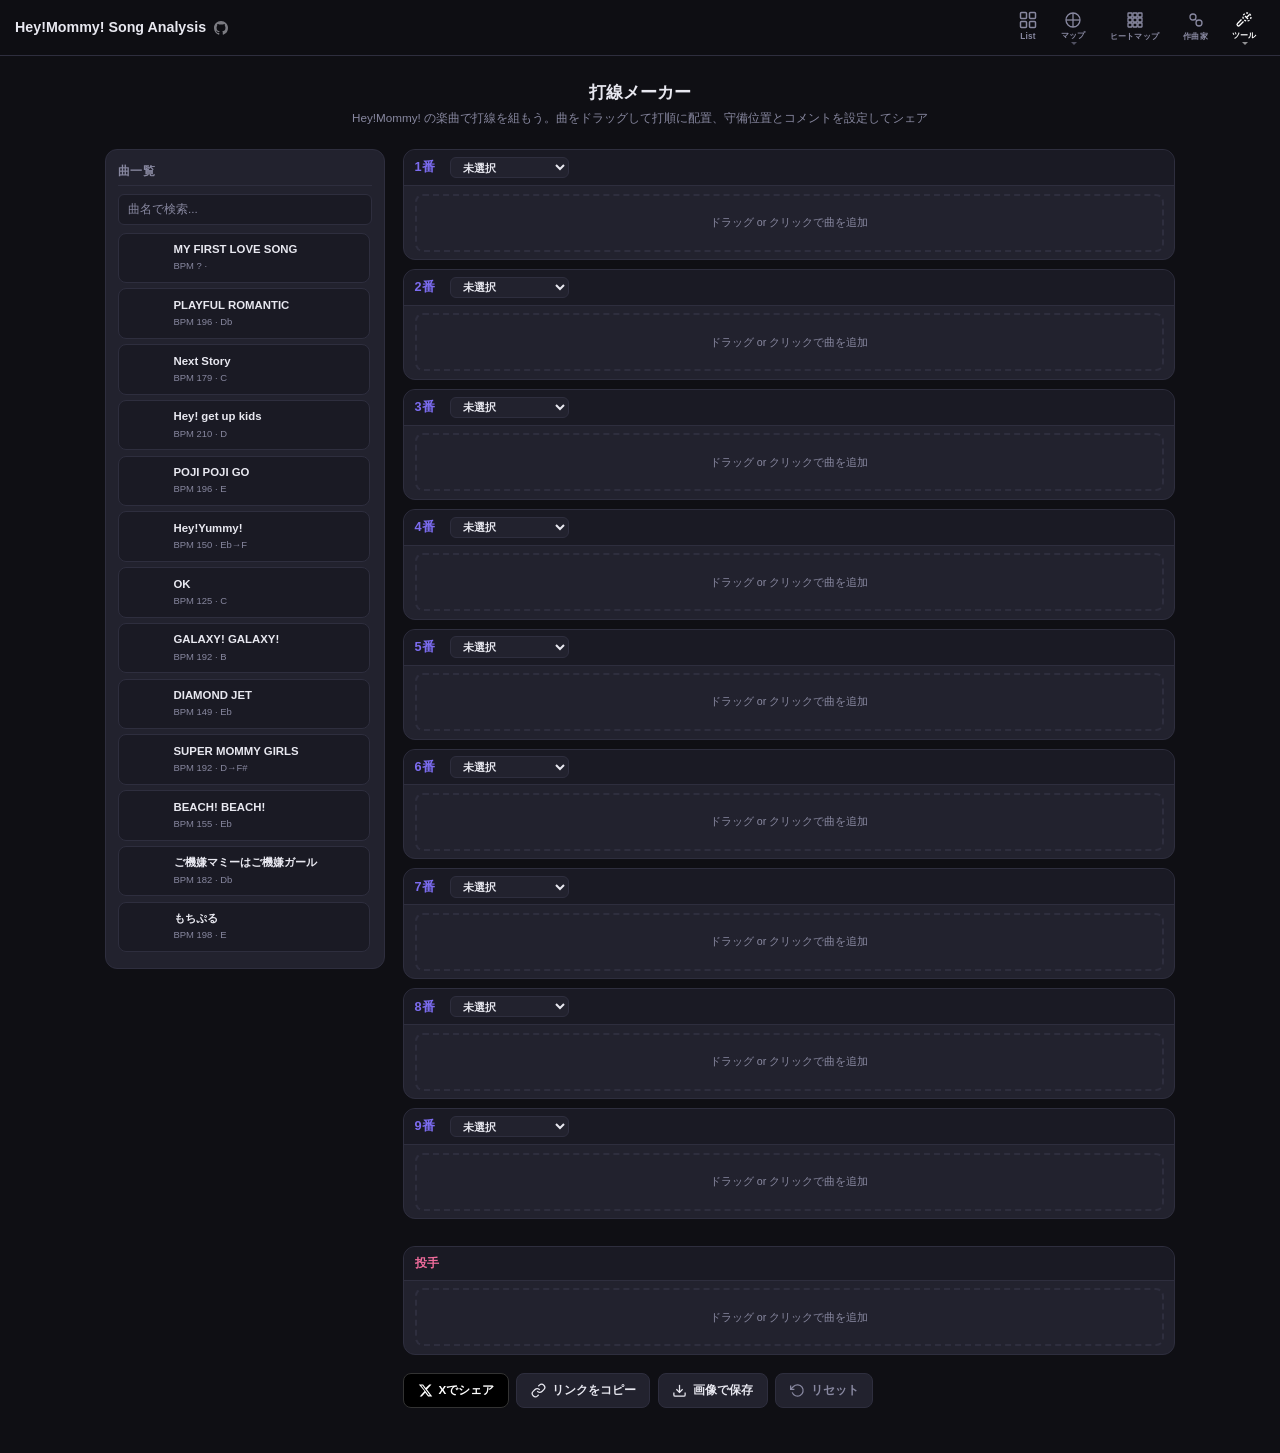
==== batting.html @ 4a6b30f8 "打線メーカー改良" ====
<!DOCTYPE html>
<html lang="ja">
<head>
  <meta charset="UTF-8">
  <meta name="viewport" content="width=device-width, initial-scale=1.0">
  <title>打線メーカー — Hey!Mommy! Song Analysis</title>
  <!-- OGP -->
  <meta property="og:title" content="打線メーカー — Hey!Mommy! Song Analysis">
  <meta property="og:description" content="Hey!Mommy! の楽曲で打線を組もう。1〜9番打順に曲を配置して守備位置・コメントを設定、SNSでシェア">
  <meta property="og:image" content="https://harapeko-wanchi.github.io/hm-song-analysis/img/og-batting.png">
  <meta property="og:url" content="https://harapeko-wanchi.github.io/hm-song-analysis/batting.html">
  <meta property="og:type" content="website">
  <meta name="twitter:card" content="summary_large_image">
  <link rel="stylesheet" href="styles/common.css">
  <link rel="stylesheet" href="styles/batting.css">
</head>
<body>

<nav class="nav">
  <a href="index.html" class="nav-title">Hey!Mommy! Song Analysis</a>
  <a href="https://github.com/harapeko-wanchi/hm-song-analysis" class="nav-github" target="_blank" rel="noopener" title="GitHub" aria-label="GitHub リポジトリ">
    <svg width="14" height="14" viewBox="0 0 16 16" fill="currentColor"><path d="M8 0C3.58 0 0 3.58 0 8c0 3.54 2.29 6.53 5.47 7.59.4.07.55-.17.55-.38 0-.19-.01-.82-.01-1.49-2.01.37-2.53-.49-2.69-.94-.09-.23-.48-.94-.82-1.13-.28-.15-.68-.52-.01-.53.63-.01 1.08.58 1.23.82.72 1.21 1.87.87 2.33.66.07-.52.28-.87.51-1.07-1.78-.2-3.64-.89-3.64-3.95 0-.87.31-1.59.82-2.15-.08-.2-.36-1.02.08-2.12 0 0 .67-.21 2.2.82.64-.18 1.32-.27 2-.27s1.36.09 2 .27c1.53-1.04 2.2-.82 2.2-.82.44 1.1.16 1.92.08 2.12.51.56.82 1.27.82 2.15 0 3.07-1.87 3.75-3.65 3.95.29.25.54.73.54 1.48 0 1.07-.01 1.93-.01 2.2 0 .21.15.46.55.38A8.01 8.01 0 0016 8c0-4.42-3.58-8-8-8z"/></svg>
  </a>
  <a href="index.html" class="nav-btn" title="Song List" aria-label="Song List">
    <svg width="18" height="18" viewBox="0 0 18 18" fill="none" stroke="currentColor" stroke-width="1.5"><rect x="1.5" y="1.5" width="6" height="6" rx="1"/><rect x="10.5" y="1.5" width="6" height="6" rx="1"/><rect x="1.5" y="10.5" width="6" height="6" rx="1"/><rect x="10.5" y="10.5" width="6" height="6" rx="1"/></svg>
    <span>List</span>
  </a>
  <div class="nav-dropdown">
    <button class="nav-btn" title="ポジショニングマップ" aria-label="ポジショニングマップ">
      <svg width="18" height="18" viewBox="0 0 18 18" fill="none" stroke="currentColor" stroke-width="1.3"><circle cx="9" cy="9" r="7"/><line x1="9" y1="2" x2="9" y2="16"/><line x1="2" y1="9" x2="16" y2="9"/></svg>
      <span>マップ</span>
    </button>
    <div class="nav-dropdown-menu">
      <a href="map-a.html">バイブス</a>
      <a href="map-b.html">エンジン</a>
      <a href="map-c.html">エモーション</a>
    </div>
  </div>
  <a href="heatmap.html" class="nav-btn" title="ヒートマップ" aria-label="スコアヒートマップ">
    <svg width="18" height="18" viewBox="0 0 18 18" fill="none" stroke="currentColor" stroke-width="1.3"><rect x="2" y="2" width="4" height="4" rx=".5"/><rect x="7" y="2" width="4" height="4" rx=".5"/><rect x="12" y="2" width="4" height="4" rx=".5"/><rect x="2" y="7" width="4" height="4" rx=".5"/><rect x="7" y="7" width="4" height="4" rx=".5"/><rect x="12" y="7" width="4" height="4" rx=".5"/><rect x="2" y="12" width="4" height="4" rx=".5"/><rect x="7" y="12" width="4" height="4" rx=".5"/><rect x="12" y="12" width="4" height="4" rx=".5"/></svg>
    <span>ヒートマップ</span>
  </a>
  <a href="composer.html" class="nav-btn" title="作曲家DNA" aria-label="作曲家DNA">
    <svg width="18" height="18" viewBox="0 0 18 18" fill="none" stroke="currentColor" stroke-width="1.3"><circle cx="6" cy="6" r="3"/><circle cx="12" cy="12" r="3"/><line x1="8.1" y1="8.1" x2="9.9" y2="9.9"/></svg>
    <span>作曲家</span>
  </a>
  <div class="nav-dropdown">
    <button class="nav-btn active" title="ツール" aria-label="ツール">
      <svg width="18" height="18" viewBox="0 0 18 18" fill="none" stroke="currentColor" stroke-width="1.3"><path d="M14.5 3.5l-3 3M10 5l3 3M6.5 8.5l-4 4a1.4 1.4 0 002 2l4-4"/><circle cx="12" cy="6" r="4" stroke-dasharray="2,1.5"/></svg>
      <span>ツール</span>
    </button>
    <div class="nav-dropdown-menu">
      <a href="compare.html">比較</a>
      <a href="recommend.html">レコメンド</a>
      <a href="setlist.html">セトリ</a>
      <a href="batting.html" class="active">打線</a>
    </div>
  </div>
</nav>

<div class="bt-page">
  <div class="bt-title">打線メーカー</div>
  <div class="bt-subtitle">Hey!Mommy! の楽曲で打線を組もう。曲をドラッグして打順に配置、守備位置とコメントを設定してシェア</div>

  <div class="bt-layout">
    <!-- 曲プール -->
    <div class="bt-pool">
      <div class="bt-pool-header">曲一覧</div>
      <input type="text" id="btSearch" class="bt-pool-search" placeholder="曲名で検索...">
<div class="bt-pool-list" id="btPoolList"></div>
    </div>

    <!-- 打順 -->
    <div class="bt-lineup-wrap">
      <div class="bt-lineup" id="btLineup">
        <!-- 9スロットはJSで生成 -->
      </div>

      <!-- 投手陣 -->
      <div class="bt-pitcher-section">
<div class="bt-pitcher-slots" id="btPitcherSlots">
          <!-- 3スロットはJSで生成 -->
        </div>
      </div>

      <!-- アクションボタン -->
      <div class="bt-actions">
        <button id="btShareTwitter" class="bt-action-btn bt-action-twitter">
          <svg width="15" height="15" viewBox="0 0 24 24" fill="currentColor"><path d="M18.244 2.25h3.308l-7.227 8.26 8.502 11.24H16.17l-4.714-6.231-5.401 6.231H2.744l7.733-8.835L1.254 2.25H8.08l4.259 5.63 5.905-5.63Zm-1.161 17.52h1.833L7.084 4.126H5.117z"/></svg>
          Xでシェア
        </button>
        <button id="btCopyLink" class="bt-action-btn bt-action-link">
          <svg width="15" height="15" viewBox="0 0 24 24" fill="none" stroke="currentColor" stroke-width="2"><path d="M10 13a5 5 0 007.54.54l3-3a5 5 0 00-7.07-7.07l-1.72 1.71"/><path d="M14 11a5 5 0 00-7.54-.54l-3 3a5 5 0 007.07 7.07l1.71-1.71"/></svg>
          リンクをコピー
        </button>
        <button id="btDownloadImg" class="bt-action-btn bt-action-img">
          <svg width="15" height="15" viewBox="0 0 24 24" fill="none" stroke="currentColor" stroke-width="2"><path d="M21 15v4a2 2 0 01-2 2H5a2 2 0 01-2-2v-4"/><polyline points="7 10 12 15 17 10"/><line x1="12" y1="15" x2="12" y2="3"/></svg>
          画像で保存
        </button>
        <button id="btReset" class="bt-action-btn bt-action-reset">
          <svg width="15" height="15" viewBox="0 0 24 24" fill="none" stroke="currentColor" stroke-width="2"><polyline points="1 4 1 10 7 10"/><path d="M3.51 15a9 9 0 102.13-9.36L1 10"/></svg>
          リセット
        </button>
      </div>
    </div>
  </div>
</div>

<!-- Song Picker Modal -->
<div class="bt-modal-overlay" id="btModal" hidden>
  <div class="bt-modal" role="dialog" aria-modal="true" aria-labelledby="btModalTitle">
    <div class="bt-modal-header">
      <span class="bt-modal-title" id="btModalTitle">曲を選択</span>
      <button class="bt-modal-close" id="btModalClose" aria-label="閉じる">✕</button>
    </div>
    <input type="text" class="bt-modal-search" id="btModalSearch" placeholder="曲名で検索...">
    <div class="bt-modal-list" id="btModalList"></div>
  </div>
</div>

<div class="bt-toast" id="btToast"></div>

<script src="scripts/lz-string.min.js"></script>
<script src="scripts/batting.js"></script>
</body>
</html>
---- styles/common.css ----
/* ===== Reset & Base ===== */
*, *::before, *::after { box-sizing: border-box; margin: 0; padding: 0; }

:root {
  --bg:       #0f0f14;
  --surface:  #1a1a24;
  --card:     #22222e;
  --border:   #2e2e3e;
  --text:     #e8e8f0;
  --muted:    #8888a0;
  --accent:   #7c6cf0;
  --accent2:  #f06c9c;
  --cute:     #f06c9c;
  --cool:     #6cacf0;
  --emo:      #b06cf0;
  --childlike:#f0d860;
  --band:     #d08040;
  --party:    #fcb040;
  --radius:   12px;
}

html { font-size: 15px; }
body {
  font-family: 'Segoe UI', 'Noto Sans JP', sans-serif;
  background: var(--bg);
  color: var(--text);
  line-height: 1.6;
  min-height: 100vh;
}

a { color: var(--accent); text-decoration: none; }
a:hover { text-decoration: underline; }

/* ===== Nav ===== */
.nav {
  position: sticky; top: 0; z-index: 100;
  display: flex; align-items: center; gap: .5rem;
  padding: .4rem 1rem;
  background: rgba(15,15,20,.92);
  backdrop-filter: blur(12px);
  border-bottom: 1px solid var(--border);
}
.nav-title {
  font-weight: 700; font-size: .95rem;
  color: var(--text);
  text-decoration: none;
}
.nav-title:hover { opacity: .8; text-decoration: none; }
.nav-github { margin-right: auto; opacity: .5; color: var(--text); display: flex; align-items: center; }
.nav-github:hover { opacity: 1; }
.nav-github svg { width: 14px; height: 14px; }
.nav-btn {
  display: flex; flex-direction: column; align-items: center;
  gap: 1px; padding: .3rem .55rem;
  border-radius: 8px;
  font-size: .55rem; font-weight: 600;
  letter-spacing: .03em;
  color: var(--muted);
  text-decoration: none;
  transition: background .2s, color .2s;
}
.nav-btn svg { width: 18px; height: 18px; }
.nav-btn:hover { background: var(--card); color: var(--text); text-decoration: none; }
.nav-btn.active { background: var(--accent); color: #fff; text-decoration: none; }

/* ===== Nav Dropdown ===== */
.nav-dropdown {
  position: relative;
}
.nav-dropdown > .nav-btn {
  cursor: pointer; border: none; background: none;
  font-family: inherit;
}
.nav-dropdown > .nav-btn::after {
  content: ''; display: inline-block;
  width: 0; height: 0;
  border-left: 3px solid transparent;
  border-right: 3px solid transparent;
  border-top: 3.5px solid currentColor;
  margin-left: 2px; vertical-align: middle;
  opacity: .55;
}
.nav-dropdown-menu {
  display: none; position: absolute;
  top: calc(100% + 4px); left: 50%; transform: translateX(-50%);
  background: var(--card); border: 1px solid var(--border);
  border-radius: 8px; padding: .3rem 0;
  min-width: 130px; z-index: 200;
  box-shadow: 0 8px 24px rgba(0,0,0,.45);
}
.nav-dropdown:hover .nav-dropdown-menu,
.nav-dropdown:focus-within .nav-dropdown-menu {
  display: block;
}
.nav-dropdown-menu a {
  display: block; padding: .4rem .8rem;
  font-size: .75rem; font-weight: 600;
  color: var(--muted); text-decoration: none;
  white-space: nowrap; transition: background .15s, color .15s;
}
.nav-dropdown-menu a:hover {
  background: var(--surface); color: var(--text); text-decoration: none;
}
.nav-dropdown-menu a.active {
  color: var(--accent); background: var(--surface);
}

/* ===== Cards Page ===== */
.cards-grid {
  display: grid;
  grid-template-columns: repeat(auto-fill, minmax(340px, 1fr));
  gap: 1.5rem;
  padding: 2rem 1.5rem;
  max-width: 1400px;
  margin: 0 auto;
}

.song-card {
  background: var(--card);
  border: 1px solid var(--border);
  border-radius: var(--radius);
  overflow: hidden;
  display: flex;
  flex-direction: column;
  transition: transform .2s, box-shadow .2s;
}
.song-card:hover {
  transform: translateY(-4px);
  box-shadow: 0 8px 24px rgba(0,0,0,.4);
}

.card-thumb {
  position: relative;
  width: 100%;
  aspect-ratio: 16/9;
  overflow: hidden;
  background: #111;
  flex-shrink: 0;
}
.card-thumb img {
  width: 100%; height: 100%;
  object-fit: cover;
  display: block;
  max-height: 100%;
}
.card-thumb .play-icon {
  position: absolute; inset: 0;
  display: flex; align-items: center; justify-content: center;
  background: rgba(0,0,0,.35);
  opacity: 0; transition: opacity .2s;
  font-size: 3rem; color: #fff;
}
.song-card:hover .play-icon { opacity: 1; }

.card-thumb-placeholder {
  width: 100%; aspect-ratio: 16/9;
  display: flex; align-items: center; justify-content: center;
  background: linear-gradient(135deg, var(--accent), var(--accent2));
  font-size: 1.4rem; font-weight: 700; color: #fff;
  text-align: center; padding: 1rem;
}

.card-body { padding: 1rem 1.2rem 1.2rem; }

.card-title {
  font-size: 1.25rem; font-weight: 700;
  margin-bottom: .3rem;
}
.card-meta {
  font-size: .8rem; color: var(--muted);
  margin-bottom: .8rem;
}
.card-meta span { margin-right: .8rem; }

/* Note badge */
.card-note {
  font-size: .75rem; color: var(--accent2);
  margin-bottom: .5rem;
}

/* Unscored placeholder */
.unscored {
  text-align: center; padding: 1.2rem 0;
  font-size: .85rem; color: var(--muted);
  border: 1px dashed var(--border);
  border-radius: 8px;
  margin-bottom: .8rem;
}

/* Map coordinate badge */
.card-coord {
  display: inline-flex; align-items: center; gap: .4rem;
  background: var(--surface);
  border: 1px solid var(--border);
  border-radius: 6px;
  padding: .25rem .6rem;
  font-size: .75rem; color: var(--muted);
  margin-bottom: .8rem;
}
.card-coord .dot {
  width: 8px; height: 8px; border-radius: 50%;
  background: var(--accent);
}

/* Score bars */
.score-section { margin-bottom: .8rem; }
.score-row {
  display: flex; align-items: center; gap: .5rem;
  margin-bottom: .3rem; font-size: .78rem;
}
.score-label { width: 72px; text-align: right; color: var(--muted); flex-shrink: 0; }
.score-bar-bg {
  flex: 1; height: 8px;
  background: var(--surface);
  border-radius: 4px; overflow: hidden;
}
.score-bar {
  height: 100%; border-radius: 4px;
  transition: width .4s ease;
}
.score-val { width: 28px; font-size: .75rem; color: var(--muted); }

/* Tags */
.tags { display: flex; flex-wrap: wrap; gap: .35rem; }
.tag {
  font-size: .7rem;
  padding: .15rem .55rem;
  border-radius: 999px;
  background: var(--surface);
  border: 1px solid var(--border);
  color: var(--muted);
  white-space: nowrap;
}

/* Summary */
.card-summary {
  font-size: .75rem;
  line-height: 1.7;
  color: var(--muted);
  margin-bottom: .6rem;
  padding: .4rem 0;
  border-top: 1px solid var(--border);
}

/* Collapsible details sections */
.card-details {
  margin-top: .5rem;
  border: 1px solid var(--border);
  border-radius: 8px;
  overflow: hidden;
}
.card-details-summary {
  display: flex; align-items: center; gap: .3rem;
  padding: .35rem .7rem;
  font-size: .72rem; font-weight: 600;
  color: var(--muted);
  cursor: pointer;
  user-select: none;
  background: var(--surface);
  list-style: none;           /* hide default marker */
}
.card-details-summary::-webkit-details-marker { display: none; }
.card-details-summary::after {
  content: '▸';
  margin-left: auto;
  font-size: .65rem;
  transition: transform .2s;
}
.card-details[open] > .card-details-summary::after {
  transform: rotate(90deg);
}

/* Harmony note */
.harmony-note {
  padding: .5rem .7rem;
  font-size: .72rem;
  line-height: 1.6;
  color: var(--muted);
  border-top: 1px solid var(--border);
}

/* Lyrics hooks */
.hooks-section {
  padding: .4rem .7rem;
  display: flex;
  flex-wrap: wrap;
  align-items: center;
  gap: .3rem;
  font-size: .68rem;
  color: var(--muted);
  border-top: 1px solid var(--border);
}
.hook {
  padding: .1rem .4rem;
  border-radius: 4px;
  background: transparent;
  border: 1px solid color-mix(in srgb, var(--muted) 30%, transparent);
  color: var(--muted);
  white-space: nowrap;
}

/* Label */
.card-label {
  margin-top: .6rem;
  font-size: .78rem;
  font-weight: 600;
  color: var(--accent2);
}

/* ===== Map Page ===== */
.map-viewport {
  position: relative;
  width: min(90vw, 900px);
  height: min(90vw, 900px);
  margin: 1rem auto;
  border-radius: var(--radius);
  overflow: hidden;
  cursor: grab;
  touch-action: none;
}
.map-container {
  position: relative;
  width: 100%;
  height: 100%;
  background: var(--surface);
  border: 1px solid var(--border);
  border-radius: var(--radius);
  overflow: visible;
  transform-origin: center center;
  transition: transform .12s ease-out;
}

/* Zoom / Pan controls */
.map-controls {
  display: flex;
  justify-content: center;
  gap: .4rem;
  margin: .5rem auto 1.5rem;
}
.map-ctrl-btn {
  font-family: inherit;
  font-size: 1.1rem;
  width: 36px; height: 36px;
  border: 1px solid var(--border);
  border-radius: 8px;
  background: var(--surface);
  color: var(--text);
  cursor: pointer;
  display: flex; align-items: center; justify-content: center;
  transition: background .2s, border-color .2s;
}
.map-ctrl-btn:hover {
  background: var(--card);
  border-color: var(--accent);
}

/* Axes */
.map-axis-x, .map-axis-y {
  position: absolute;
  background: var(--border);
}
.map-axis-x {
  left: 0; right: 0;
  top: 50%; height: 1px;
}
.map-axis-y {
  top: 0; bottom: 0;
  left: 50%; width: 1px;
}

/* Axis labels */
.map-label {
  position: absolute;
  font-size: .75rem;
  color: var(--muted);
  white-space: nowrap;
  pointer-events: none;
}
.map-label-left   { left: 8px;  top: 50%; transform: translateY(-50%); color: var(--cute); font-weight: 600; }
.map-label-right  { right: 8px; top: 50%; transform: translateY(-50%); color: var(--cool); font-weight: 600; }
.map-label-top    { top: 8px;   left: 50%; transform: translateX(-50%); color: var(--childlike);  font-weight: 600; }
.map-label-bottom { bottom: 8px;left: 50%; transform: translateX(-50%); color: var(--emo);  font-weight: 600; }

/* Quadrant labels */
.map-quadrant-label {
  position: absolute;
  font-size: .7rem;
  color: var(--muted);
  opacity: .4;
  pointer-events: none;
}

/* Grid lines */
.map-grid-line {
  position: absolute;
  background: var(--border);
  opacity: .3;
}
.map-grid-line.h { left: 0; right: 0; height: 1px; }
.map-grid-line.v { top: 0; bottom: 0; width: 1px; }

/* Song point */
.map-point {
  position: absolute;
  transform: translate(-50%, -50%) scale(var(--inv-zoom, 1));
  cursor: pointer;
  z-index: 10;
  transition: z-index 0s, transform .12s;
}
.map-point:hover {
  z-index: 20;
  transform: translate(-50%, -50%) scale(calc(var(--inv-zoom, 1) * 1.15));
}

.map-point-thumb {
  width: 54px; height: 54px;
  border-radius: 6px;
  overflow: hidden;
  border: 2px solid var(--accent);
  box-shadow: 0 2px 12px rgba(0,0,0,.5);
  position: relative;
}
.map-point-thumb img {
  width: 100%; height: 100%;
  object-fit: cover; display: block;
}
.map-point-play {
  position: absolute;
  inset: 0;
  display: flex;
  align-items: center;
  justify-content: center;
  background: rgba(0,0,0,.45);
  color: #fff;
  font-size: 1.1rem;
  opacity: 0;
  transition: opacity .2s;
  pointer-events: none;
}
.touch .map-point-play { display: none; }
.map-point:hover .map-point-play { opacity: 1; }
.map-point-placeholder {
  width: 54px; height: 54px;
  border-radius: 6px;
  border: 2px solid var(--accent);
  background: linear-gradient(135deg, var(--accent), var(--accent2));
  display: flex; align-items: center; justify-content: center;
  font-size: .55rem; font-weight: 700; color: #fff;
  text-align: center; padding: 2px;
}

.map-point-title {
  position: absolute;
  top: 100%;
  left: 50%;
  transform: translateX(-50%);
  text-align: center;
  font-size: .68rem;
  font-weight: 600;
  margin-top: 3px;
  color: var(--text);
  text-shadow: 0 1px 4px rgba(0,0,0,.8);
  white-space: nowrap;
  pointer-events: none;
}

/* Tooltip (floating, appended to body) */
.map-tooltip {
  display: none;
  position: fixed;
  background: var(--card);
  border: 1px solid var(--border);
  border-top: 3px solid var(--accent);
  border-radius: 8px;
  padding: .6rem .8rem;
  min-width: 180px;
  max-width: 260px;
  font-size: .75rem;
  box-shadow: 0 4px 16px rgba(0,0,0,.5);
  z-index: 9999;
  pointer-events: none;
}
.map-tooltip.visible { display: block; pointer-events: auto; }
.map-tooltip .tt-header { display: flex; align-items: flex-start; justify-content: space-between; gap: .4rem; }
.map-tooltip .tt-title { font-weight: 700; font-size: .85rem; margin-bottom: .3rem; flex: 1; }
.map-tooltip .tt-close {
  display: none;
  width: 24px; height: 24px;
  border: none; background: transparent;
  color: var(--muted); font-size: 1.1rem; line-height: 1;
  cursor: pointer; padding: 0; margin: -2px -4px 0 0;
  border-radius: 4px; flex-shrink: 0;
}
.map-tooltip .tt-close:active { background: rgba(255,255,255,.1); }
.touch .map-tooltip .tt-close { display: flex; align-items: center; justify-content: center; }
.map-tooltip .tt-row { display: flex; justify-content: space-between; gap: .8rem; color: var(--muted); }
.map-tooltip .tt-youtube {
  display: none;
  margin-top: .35rem;
  font-size: .75rem;
  color: var(--accent);
  text-decoration: underline;
}
.touch .map-tooltip .tt-youtube { display: inline-block; }

/* ===== Map Tabs ===== */
/* (map-tabs removed — A/B switching is now in nav) */

.map-title {
  text-align: center;
  margin: .4rem 0 0;
  font-size: 1rem;
  font-weight: 700;
  letter-spacing: .06em;
  line-height: 1.2;
  color: var(--fg);
}

.map-subtitle {
  text-align: center;
  margin: .15rem 0 .2rem;
  font-size: .78rem;
  line-height: 1.2;
  color: var(--muted);
}

.map-wrap.hidden {
  display: none;
}

/* ===== Card coordinate badges (dual) ===== */
.card-coords {
  display: flex;
  flex-wrap: wrap;
  gap: .4rem;
  margin-bottom: .8rem;
}

.dot-a { background: var(--accent) !important; }
.dot-b { background: var(--accent2) !important; }

.coord-note {
  font-size: .68rem;
  opacity: .7;
}

/* ===== Score groups ===== */
.score-group {
  margin-bottom: .4rem;
}
.score-group:last-child {
  margin-bottom: 0;
}
.score-group-label {
  font-size: .62rem;
  font-weight: 700;
  color: var(--accent);
  letter-spacing: 1px;
  text-transform: uppercase;
  margin-bottom: .15rem;
  opacity: .5;
}

/* ===== Responsive ===== */
@media (max-width: 600px) {
  .cards-grid { grid-template-columns: 1fr; padding: 1rem; }
  .map-title { margin: .2rem 0 0; font-size: .88rem; }
  .map-subtitle { margin: .1rem 0 .15rem; font-size: .7rem; }
  .map-viewport { width: 95vw; height: 95vw; }
  .map-point-thumb, .map-point-placeholder { width: 42px; height: 42px; }
  .map-point-title { font-size: .58rem; }
  .map-ctrl-btn { width: 44px; height: 44px; font-size: 1.25rem; border-radius: 10px; }
  .map-controls { gap: .5rem; margin: .6rem auto 1rem; }
}

/* Tap feedback for touch devices */
.touch .map-point:active {
  transform: translate(-50%, -50%) scale(calc(var(--inv-zoom, 1) * 0.9));
  transition: transform 0s;
}
---- styles/batting.css ----
/* ===== Batting Order Maker Page ===== */
.bt-page { max-width: 1100px; margin: 0 auto; padding: 1.5rem 1rem 3rem; }

.bt-title { text-align: center; font-size: 1.15rem; font-weight: 700; margin-bottom: .2rem; }
.bt-subtitle { text-align: center; font-size: .78rem; color: var(--muted); margin-bottom: 1.5rem; line-height: 1.5; }

/* ===== Layout ===== */
.bt-layout {
  display: grid;
  grid-template-columns: 280px 1fr;
  gap: 1.2rem;
  align-items: start;
}

/* ===== Song Pool ===== */
.bt-pool {
  background: var(--card);
  border: 1px solid var(--border);
  border-radius: var(--radius);
  padding: .8rem;
  position: sticky;
  top: 56px;
  max-height: calc(100vh - 80px);
  display: flex;
  flex-direction: column;
  gap: .5rem;
  overflow: hidden;
}

.bt-pool-header {
  font-size: .78rem;
  font-weight: 700;
  color: var(--muted);
  letter-spacing: .04em;
  padding-bottom: .3rem;
  border-bottom: 1px solid var(--border);
}

.bt-pool-search {
  all: unset;
  display: block;
  width: 100%;
  box-sizing: border-box;
  padding: .35rem .6rem;
  border-radius: 6px;
  border: 1px solid var(--border);
  background: var(--surface);
  color: var(--text);
  font-size: .78rem;
  transition: border-color .15s;
}
.bt-pool-search:focus { border-color: var(--accent); outline: none; }
.bt-pool-search::placeholder { color: var(--muted); }

.bt-pool-list {
  flex: 1;
  overflow-y: auto;
  display: flex;
  flex-direction: column;
  gap: .35rem;
  padding-right: 2px;
}
.bt-pool-list::-webkit-scrollbar { width: 4px; }
.bt-pool-list::-webkit-scrollbar-track { background: transparent; }
.bt-pool-list::-webkit-scrollbar-thumb { background: var(--border); border-radius: 2px; }

/* ===== Song Chip ===== */
.bt-song-chip {
  display: flex;
  align-items: center;
  gap: .55rem;
  padding: .35rem .55rem;
  border-radius: 8px;
  background: var(--surface);
  border: 1px solid var(--border);
  cursor: grab;
  transition: background .15s, border-color .15s, opacity .15s;
  user-select: none;
  -webkit-user-select: none;
}
.bt-song-chip:hover { background: var(--card); border-color: var(--accent); }
.bt-song-chip:active { cursor: grabbing; }
.bt-song-chip.bt-used { opacity: .3; cursor: default; pointer-events: none; }
.bt-song-chip.bt-selected { border-color: var(--accent); background: color-mix(in srgb, var(--accent) 12%, var(--surface)); }
.bt-song-chip.bt-dragging { opacity: .4; }

.bt-chip-thumb {
  width: 38px;
  height: 38px;
  object-fit: cover;
  border-radius: 5px;
  flex-shrink: 0;
  background: var(--border);
  display: block;
}

.bt-chip-info { flex: 1; min-width: 0; }
.bt-chip-title {
  font-size: .76rem;
  font-weight: 600;
  white-space: nowrap;
  overflow: hidden;
  text-overflow: ellipsis;
  line-height: 1.3;
}
.bt-chip-meta { font-size: .63rem; color: var(--muted); margin-top: .1rem; }

/* ===== Lineup ===== */
.bt-lineup-wrap { display: flex; flex-direction: column; gap: 1rem; }
.bt-lineup { display: flex; flex-direction: column; gap: .6rem; }

/* ===== Slot Card ===== */
.bt-slot {
  background: var(--card);
  border: 1px solid var(--border);
  border-radius: var(--radius);
  transition: border-color .15s, box-shadow .15s;
  overflow: hidden;
}
.bt-slot.bt-drag-over,
.bt-slot.bt-selected {
  border-color: var(--accent);
  box-shadow: 0 0 0 2px color-mix(in srgb, var(--accent) 25%, transparent);
}

.bt-slot-header {
  display: flex;
  align-items: center;
  gap: .5rem;
  padding: .45rem .7rem;
  background: var(--surface);
  border-bottom: 1px solid var(--border);
}

.bt-slot-num {
  font-size: .85rem;
  font-weight: 800;
  color: var(--accent);
  width: 28px;
  flex-shrink: 0;
}

.bt-pos-select {
  all: unset;
  font-family: inherit;
  font-size: .72rem;
  font-weight: 600;
  padding: .18rem .5rem;
  border-radius: 6px;
  background: var(--card);
  color: var(--text);
  border: 1px solid var(--border);
  cursor: pointer;
  transition: border-color .15s;
  appearance: auto;
  -webkit-appearance: auto;
}
.bt-pos-select:focus { border-color: var(--accent); outline: none; }

.bt-slot-remove {
  all: unset;
  cursor: pointer;
  margin-left: auto;
  width: 20px;
  height: 20px;
  border-radius: 50%;
  display: flex;
  align-items: center;
  justify-content: center;
  font-size: .75rem;
  color: var(--muted);
  transition: background .15s, color .15s;
  flex-shrink: 0;
}
.bt-slot-remove:hover { background: var(--border); color: var(--text); }
.bt-slot-remove[hidden] { display: none; }

.bt-slot-body { padding: .5rem .7rem; }

/* Empty zone */
.bt-slot-empty-zone {
  min-height: 58px;
  display: flex;
  align-items: center;
  justify-content: center;
  border: 2px dashed var(--border);
  border-radius: 8px;
  font-size: .72rem;
  color: var(--muted);
  transition: border-color .15s, color .15s;
  cursor: pointer;
  text-align: center;
  padding: .5rem;
}
.bt-slot-empty-zone:hover { border-color: color-mix(in srgb, var(--accent) 50%, var(--border)); }
.bt-slot.bt-drag-over .bt-slot-empty-zone { border-color: var(--accent); color: var(--accent); }

.bt-hint-touch { display: none; }
@media (pointer: coarse) {
  .bt-hint-pointer { display: none; }
  .bt-hint-touch { display: inline; }
}

/* Filled song display */
.bt-slot-song {
  display: none;
  gap: .6rem;
  align-items: flex-start;
}
.bt-slot-song.visible { display: flex; }

.bt-slot-thumb {
  width: 56px;
  height: 56px;
  object-fit: cover;
  border-radius: 6px;
  flex-shrink: 0;
  background: var(--border);
  display: block;
}

.bt-slot-info { flex: 1; min-width: 0; }
.bt-slot-title { font-size: .85rem; font-weight: 700; white-space: nowrap; overflow: hidden; text-overflow: ellipsis; }
.bt-slot-meta { font-size: .68rem; color: var(--muted); margin-top: .1rem; }

.bt-slot-comment {
  all: unset;
  display: block;
  width: 100%;
  box-sizing: border-box;
  margin-top: .4rem;
  padding: .28rem .55rem;
  border-radius: 6px;
  border: 1px solid var(--border);
  background: var(--surface);
  color: var(--text);
  font-size: .72rem;
  transition: border-color .15s;
}
.bt-slot-comment:focus { border-color: var(--accent); outline: none; }
.bt-slot-comment::placeholder { color: var(--muted); font-style: italic; }

/* ===== Pitcher Section ===== */
.bt-pitcher-section {
  margin-top: .8rem;
}

.bt-section-label {
  font-size: .72rem;
  font-weight: 700;
  color: var(--muted);
  letter-spacing: .06em;
  text-transform: uppercase;
  padding: .3rem .2rem .4rem;
  border-bottom: 1px solid var(--border);
  margin-bottom: .5rem;
}

.bt-pitcher-slots {
  display: flex;
  flex-direction: column;
  gap: .5rem;
}

.bt-pitcher-role {
  font-size: .8rem;
  font-weight: 800;
  color: #f06c9c;
  width: 52px;
  flex-shrink: 0;
}

/* ===== Action Buttons ===== */
.bt-actions {
  display: flex;
  flex-wrap: wrap;
  gap: .5rem;
  padding-top: .2rem;
}

.bt-action-btn {
  all: unset;
  cursor: pointer;
  display: inline-flex;
  align-items: center;
  gap: .4rem;
  padding: .48rem .9rem;
  border-radius: 8px;
  font-size: .78rem;
  font-weight: 600;
  border: 1px solid var(--border);
  color: var(--text);
  background: var(--card);
  transition: opacity .15s, transform .1s, border-color .15s;
  white-space: nowrap;
}
.bt-action-btn:hover { opacity: .85; border-color: var(--accent); }
.bt-action-btn:active { transform: scale(.96); }

.bt-action-twitter { background: #000; color: #fff; border-color: #333; }
.bt-action-twitter:hover { border-color: #555; }
.bt-action-link { }
.bt-action-img { }
.bt-action-reset { color: var(--muted); }
.bt-action-reset:hover { color: #f06c6c; border-color: #f06c6c; }

/* ===== Song Picker Modal ===== */
.bt-modal-overlay {
  position: fixed;
  inset: 0;
  background: rgba(0,0,0,.55);
  z-index: 200;
  display: flex;
  align-items: center;
  justify-content: center;
  padding: 1rem;
}
.bt-modal-overlay[hidden] { display: none; }

.bt-modal {
  background: var(--card);
  border: 1px solid var(--border);
  border-radius: var(--radius);
  width: 100%;
  max-width: 420px;
  max-height: 80vh;
  display: flex;
  flex-direction: column;
  overflow: hidden;
}

.bt-modal-header {
  display: flex;
  align-items: center;
  gap: .5rem;
  padding: .7rem 1rem;
  border-bottom: 1px solid var(--border);
  flex-shrink: 0;
}

.bt-modal-title {
  flex: 1;
  font-size: .88rem;
  font-weight: 700;
}

.bt-modal-close {
  all: unset;
  cursor: pointer;
  width: 24px;
  height: 24px;
  border-radius: 50%;
  display: flex;
  align-items: center;
  justify-content: center;
  font-size: .8rem;
  color: var(--muted);
  transition: background .15s, color .15s;
}
.bt-modal-close:hover { background: var(--border); color: var(--text); }

.bt-modal-search {
  all: unset;
  display: block;
  width: 100%;
  box-sizing: border-box;
  padding: .5rem 1rem;
  border-bottom: 1px solid var(--border);
  background: var(--surface);
  color: var(--text);
  font-size: .82rem;
  flex-shrink: 0;
}
.bt-modal-search::placeholder { color: var(--muted); }

.bt-modal-list {
  flex: 1;
  overflow-y: auto;
  padding: .4rem;
  display: flex;
  flex-direction: column;
  gap: .3rem;
}
.bt-modal-list::-webkit-scrollbar { width: 4px; }
.bt-modal-list::-webkit-scrollbar-track { background: transparent; }
.bt-modal-list::-webkit-scrollbar-thumb { background: var(--border); border-radius: 2px; }

.bt-modal-item {
  display: flex;
  align-items: center;
  gap: .55rem;
  padding: .4rem .6rem;
  border-radius: 8px;
  cursor: pointer;
  transition: background .12s;
}
.bt-modal-item:hover,
.bt-modal-item:active { background: var(--surface); }

.bt-modal-empty {
  text-align: center;
  color: var(--muted);
  font-size: .8rem;
  padding: 1.5rem;
}

/* ===== Toast ===== */
.bt-toast {
  position: fixed;
  bottom: 1.8rem;
  left: 50%;
  transform: translateX(-50%);
  background: var(--accent);
  color: #fff;
  padding: .45rem 1.2rem;
  border-radius: 999px;
  font-size: .78rem;
  font-weight: 600;
  opacity: 0;
  pointer-events: none;
  z-index: 999;
  transition: opacity .2s;
  white-space: nowrap;
}
.bt-toast.visible { opacity: 1; }

/* ===== Responsive ===== */
@media (max-width: 768px) {
  .bt-layout {
    grid-template-columns: 1fr;
  }

  .bt-pool {
    display: none;
  }

.bt-slot-thumb { width: 44px; height: 44px; }
  .bt-slot-title { font-size: .8rem; }

  .bt-actions { justify-content: center; }
}

@media (max-width: 480px) {
  .bt-page { padding: 1rem .5rem 2rem; }
  .bt-action-btn { font-size: .72rem; padding: .42rem .7rem; }
}
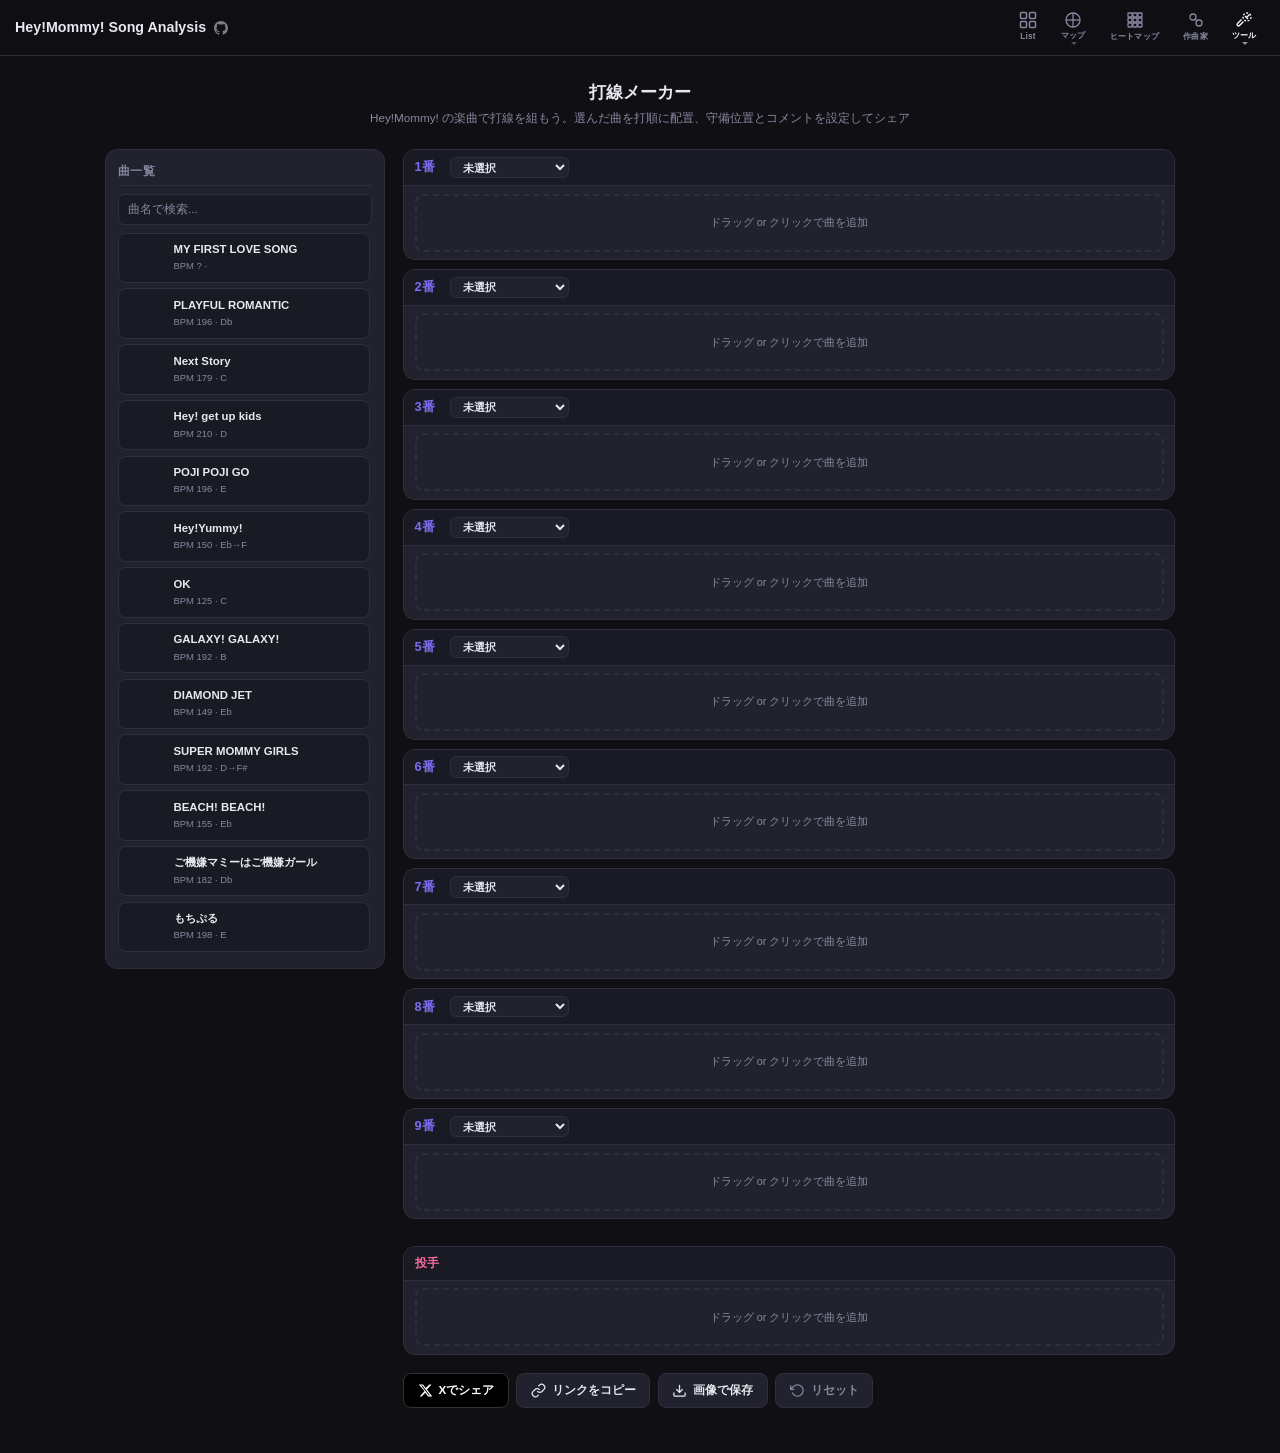
==== commit d0f0a52c: "UI改善" ====
--- a/batting.html
+++ b/batting.html
@@ -60,7 +60,7 @@
 
 <div class="bt-page">
   <div class="bt-title">打線メーカー</div>
-  <div class="bt-subtitle">Hey!Mommy! の楽曲で打線を組もう。曲をドラッグして打順に配置、守備位置とコメントを設定してシェア</div>
+  <div class="bt-subtitle">Hey!Mommy! の楽曲で打線を組もう。選んだ曲を打順に配置、守備位置とコメントを設定してシェア</div>
 
   <div class="bt-layout">
     <!-- 曲プール -->
@@ -113,7 +113,19 @@
       <span class="bt-modal-title" id="btModalTitle">曲を選択</span>
       <button class="bt-modal-close" id="btModalClose" aria-label="閉じる">✕</button>
     </div>
-    <input type="text" class="bt-modal-search" id="btModalSearch" placeholder="曲名で検索...">
+    <div class="bt-picker-chips" id="btPickerChips">
+      <button class="bt-picker-chip active" data-axis="release" data-label="リリース">リリース ▼</button>
+      <button class="bt-picker-chip" data-axis="cute"       data-label="キュート">キュート</button>
+      <button class="bt-picker-chip" data-axis="cool"       data-label="クール">クール</button>
+      <button class="bt-picker-chip" data-axis="emo"        data-label="エモ">エモ</button>
+      <button class="bt-picker-chip" data-axis="childlike"  data-label="子供心">子供心</button>
+      <button class="bt-picker-chip" data-axis="happy"      data-label="ハッピー">ハッピー</button>
+      <button class="bt-picker-chip" data-axis="party"      data-label="お祭り">お祭り</button>
+      <button class="bt-picker-chip" data-axis="band"       data-label="バンド">バンド</button>
+      <button class="bt-picker-chip" data-axis="speed"      data-label="疾走感">疾走感</button>
+      <button class="bt-picker-chip" data-axis="complexity" data-label="複雑度">複雑度</button>
+      <button class="bt-picker-chip" data-axis="bpm"        data-label="BPM">BPM</button>
+    </div>
     <div class="bt-modal-list" id="btModalList"></div>
   </div>
 </div>
--- a/styles/batting.css
+++ b/styles/batting.css
@@ -359,19 +359,29 @@
 }
 .bt-modal-close:hover { background: var(--border); color: var(--text); }
 
-.bt-modal-search {
-  all: unset;
-  display: block;
-  width: 100%;
-  box-sizing: border-box;
-  padding: .5rem 1rem;
+/* Axis filter chips (replaces text search) */
+.bt-picker-chips {
+  display: flex;
+  flex-wrap: wrap;
+  gap: .3rem;
+  padding: .55rem .75rem;
   border-bottom: 1px solid var(--border);
-  background: var(--surface);
-  color: var(--text);
-  font-size: .82rem;
-  flex-shrink: 0;
-}
-.bt-modal-search::placeholder { color: var(--muted); }
+  flex-shrink: 0;
+}
+.bt-picker-chip {
+  all: unset;
+  cursor: pointer;
+  padding: .22rem .62rem;
+  border-radius: 999px;
+  font-size: .72rem;
+  font-weight: 600;
+  border: 1px solid var(--border);
+  color: var(--muted);
+  transition: background .12s, color .12s, border-color .12s;
+  white-space: nowrap;
+}
+.bt-picker-chip:hover { background: var(--surface); color: var(--text); }
+.bt-picker-chip.active { background: var(--accent); color: #fff; border-color: var(--accent); }
 
 .bt-modal-list {
   flex: 1;
@@ -444,3 +454,8 @@
   .bt-page { padding: 1rem .5rem 2rem; }
   .bt-action-btn { font-size: .72rem; padding: .42rem .7rem; }
 }
+
+/* iOS zoom prevention: inputs must be >= 16px font-size */
+@media (pointer: coarse) {
+  .bt-slot-comment { font-size: 1rem; }
+}
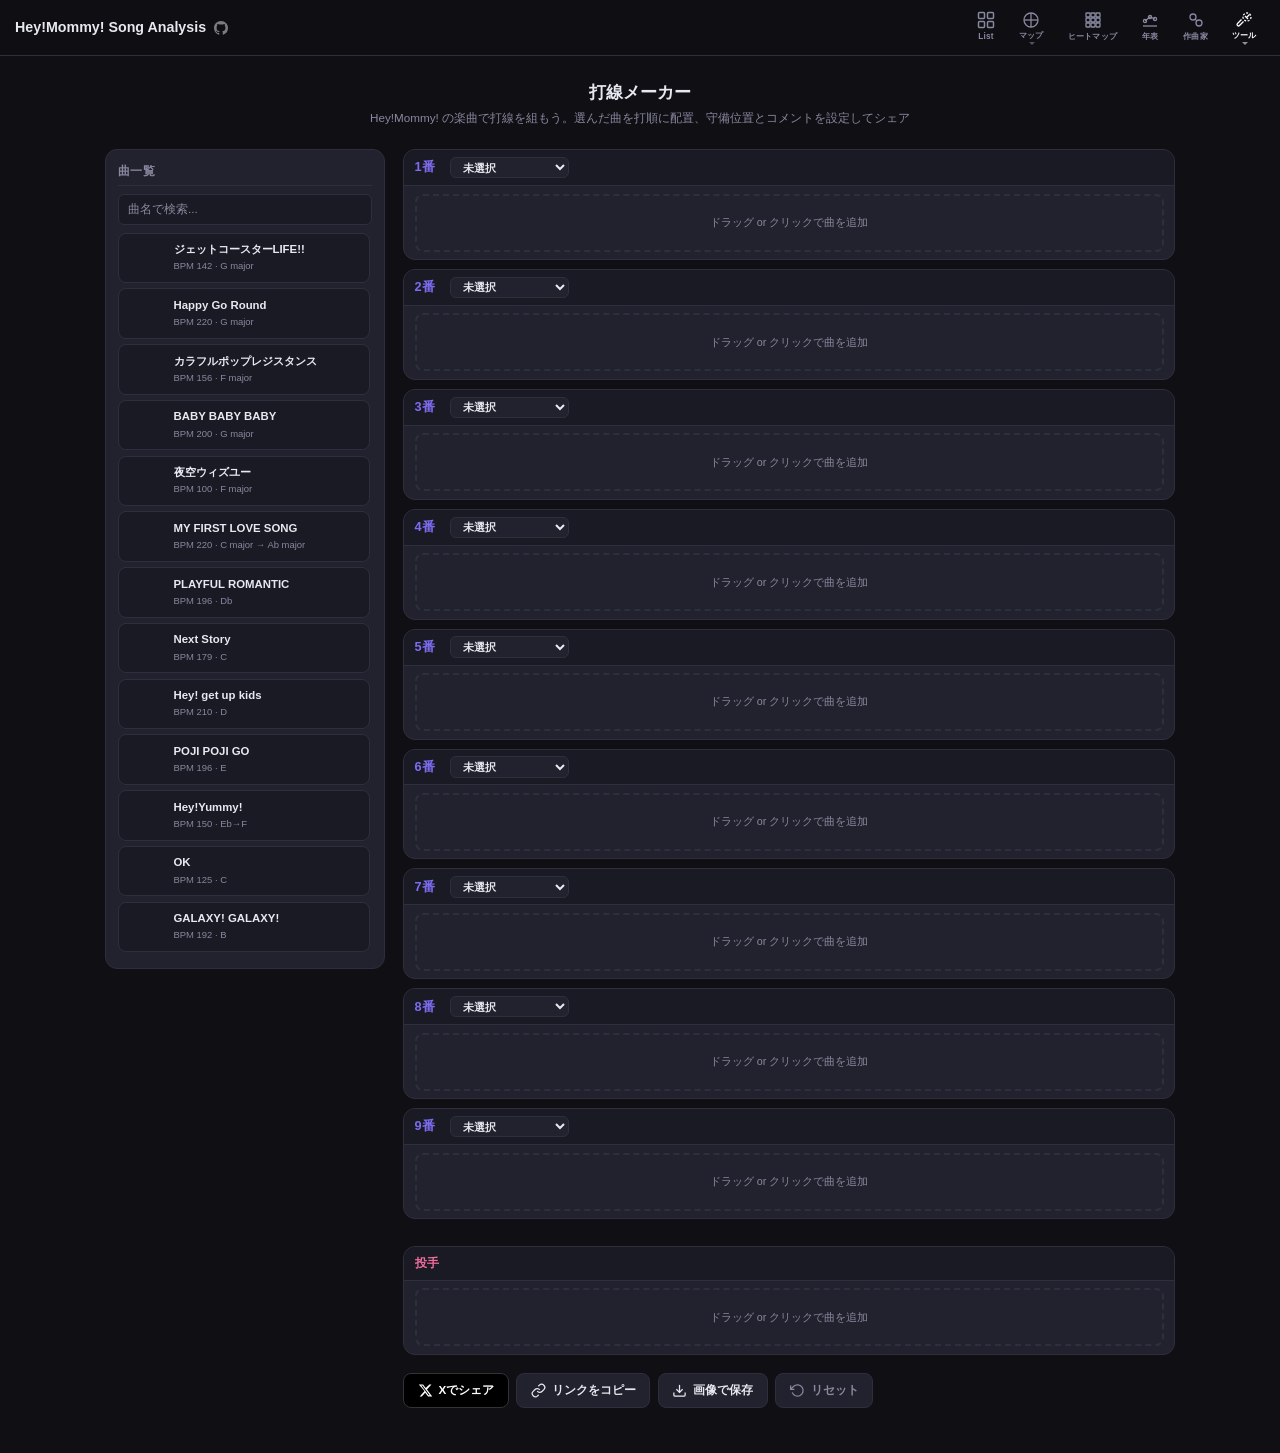
==== commit 85c4f518: "年表ページ（timeline.html）を追加 - 楽曲をリリース順に年ごとに一覧表示（ジャケット・作曲・Key・BPM・summary、   曲名から詳細ページへ）。年の見出しはナビの下に固定 - " ====
--- a/batting.html
+++ b/batting.html
@@ -39,6 +39,10 @@
   <a href="heatmap.html" class="nav-btn" title="ヒートマップ" aria-label="スコアヒートマップ">
     <svg width="18" height="18" viewBox="0 0 18 18" fill="none" stroke="currentColor" stroke-width="1.3"><rect x="2" y="2" width="4" height="4" rx=".5"/><rect x="7" y="2" width="4" height="4" rx=".5"/><rect x="12" y="2" width="4" height="4" rx=".5"/><rect x="2" y="7" width="4" height="4" rx=".5"/><rect x="7" y="7" width="4" height="4" rx=".5"/><rect x="12" y="7" width="4" height="4" rx=".5"/><rect x="2" y="12" width="4" height="4" rx=".5"/><rect x="7" y="12" width="4" height="4" rx=".5"/><rect x="12" y="12" width="4" height="4" rx=".5"/></svg>
     <span>ヒートマップ</span>
+  </a>
+  <a href="timeline.html" class="nav-btn" title="年表" aria-label="年表">
+    <svg width="18" height="18" viewBox="0 0 18 18" fill="none" stroke="currentColor" stroke-width="1.3"><line x1="2" y1="15" x2="16" y2="15"/><circle cx="4" cy="10" r="1.6"/><circle cx="9" cy="6" r="1.6"/><circle cx="14" cy="8" r="1.6"/><polyline points="4,10 9,6 14,8"/></svg>
+    <span>年表</span>
   </a>
   <a href="composer.html" class="nav-btn" title="作曲家DNA" aria-label="作曲家DNA">
     <svg width="18" height="18" viewBox="0 0 18 18" fill="none" stroke="currentColor" stroke-width="1.3"><circle cx="6" cy="6" r="3"/><circle cx="12" cy="12" r="3"/><line x1="8.1" y1="8.1" x2="9.9" y2="9.9"/></svg>
--- a/styles/common.css
+++ b/styles/common.css
@@ -162,6 +162,11 @@
 
 .card-body { padding: 1rem 1.2rem 1.2rem; }
 
+/* Song title linking to song.html */
+.song-link { color: inherit; display: block; }
+.song-link:hover { color: var(--accent); text-decoration: none; }
+.hm-table .song-link { display: inline; }
+.card-detail-link { display: inline-block; margin-top: .7rem; font-size: .75rem; font-weight: 600; }
 .card-title {
   font-size: 1.25rem; font-weight: 700;
   margin-bottom: .3rem;
@@ -432,7 +437,8 @@
   justify-content: center;
   background: rgba(0,0,0,.45);
   color: #fff;
-  font-size: 1.1rem;
+  font-size: .72rem;
+  font-weight: 700;
   opacity: 0;
   transition: opacity .2s;
   pointer-events: none;
@@ -463,6 +469,9 @@
   white-space: nowrap;
   pointer-events: none;
 }
+/* Hidden by label collision in map.js; still shown while the point is hovered */
+.map-point-title.label-hidden { opacity: 0; }
+.map-point:hover .map-point-title.label-hidden { opacity: 1; }
 
 /* Tooltip (floating, appended to body) */
 .map-tooltip {
@@ -502,6 +511,9 @@
   text-decoration: underline;
 }
 .touch .map-tooltip .tt-youtube { display: inline-block; }
+.map-tooltip .tt-hint { margin-top: .3rem; font-size: .68rem; color: var(--accent); }
+.touch .map-tooltip .tt-hint { display: none; }
+.map-tooltip .tt-youtube + .tt-youtube { margin-left: .8rem; }
 
 /* ===== Map Tabs ===== */
 /* (map-tabs removed — A/B switching is now in nav) */
@@ -563,6 +575,11 @@
 
 /* ===== Responsive ===== */
 @media (max-width: 600px) {
+  .nav { gap: .15rem; padding: .35rem .5rem; }
+  .nav-title { font-size: .78rem; line-height: 1.3; }
+  .nav-github { margin-left: .25rem; }
+  .nav-btn { padding: .3rem .3rem; }
+  .nav-btn span { white-space: nowrap; }
   .cards-grid { grid-template-columns: 1fr; padding: 1rem; }
   .map-title { margin: .2rem 0 0; font-size: .88rem; }
   .map-subtitle { margin: .1rem 0 .15rem; font-size: .7rem; }
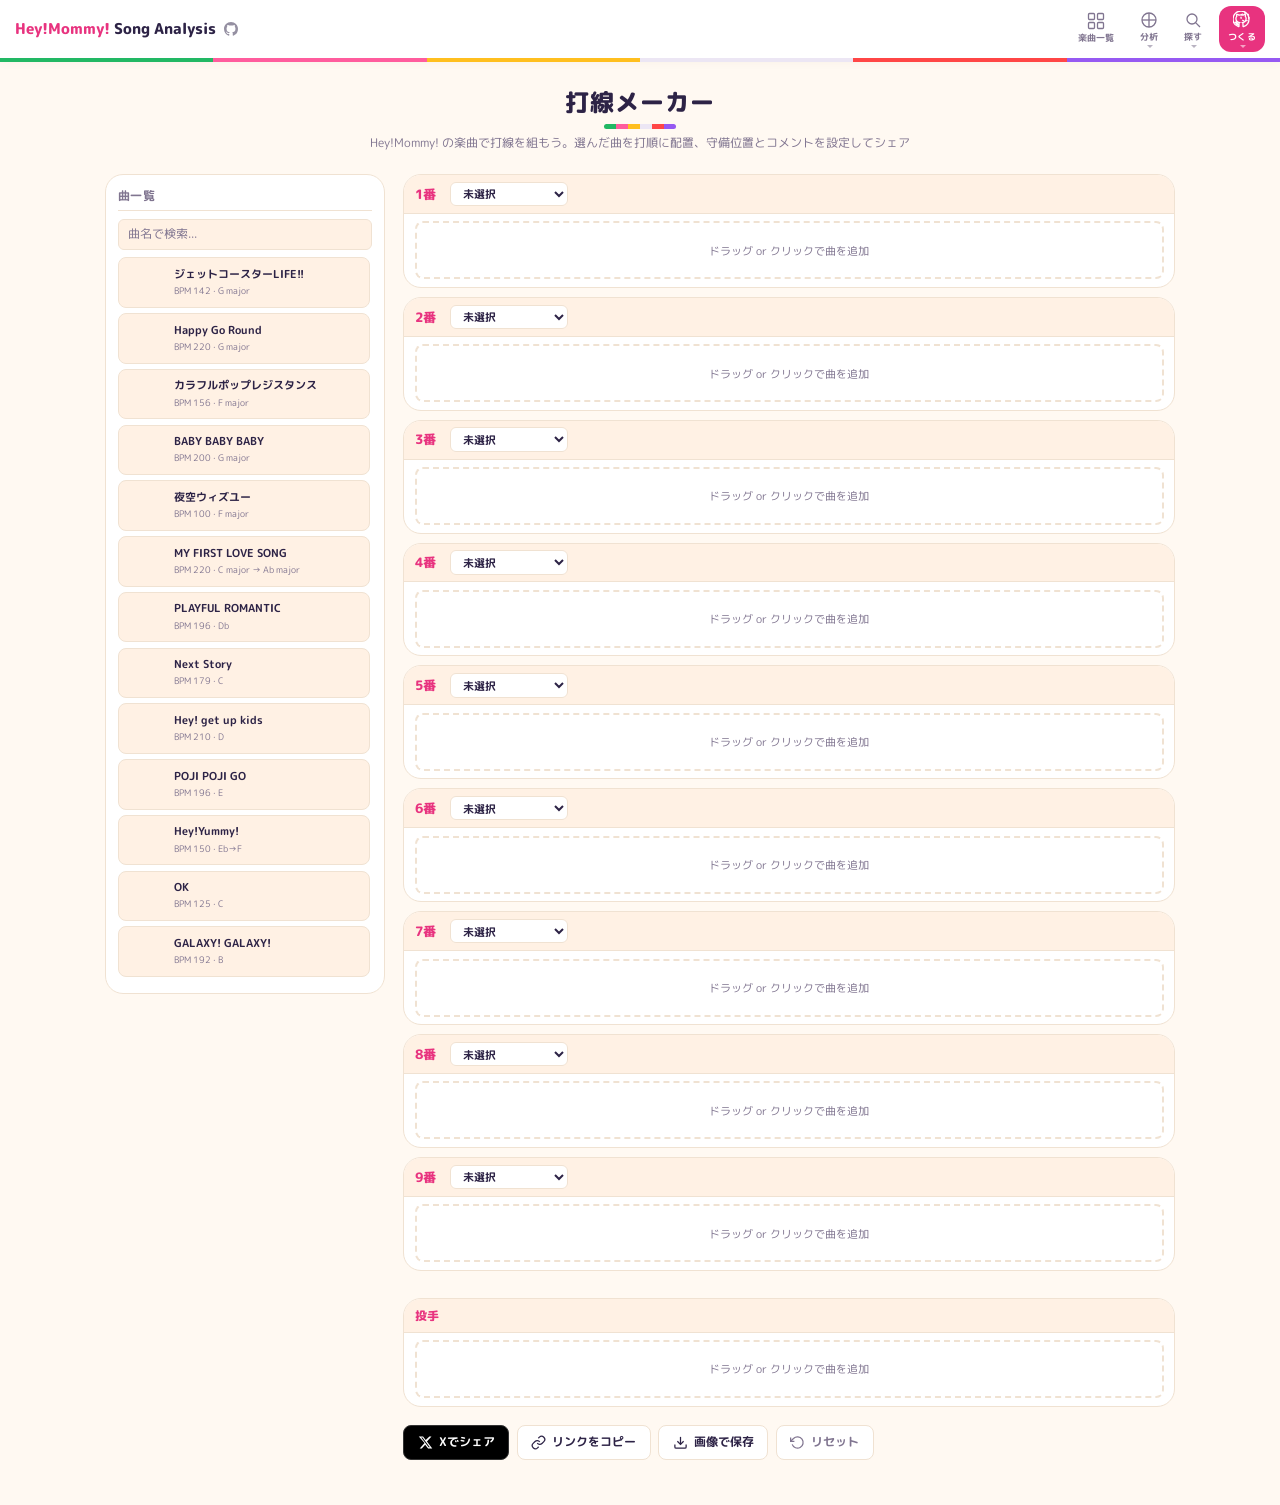
==== commit 4dd80e5a: "トップページの新設と導線の見直し、明るいデザインへの刷新 - index.html をトップページに（サイトと Hey!Mommy! の紹介、メンバー、今日の 1 曲、ランキング、おすすめコンテンツ）" ====
--- a/batting.html
+++ b/batting.html
@@ -16,51 +16,8 @@
 </head>
 <body>
 
-<nav class="nav">
-  <a href="index.html" class="nav-title">Hey!Mommy! Song Analysis</a>
-  <a href="https://github.com/harapeko-wanchi/hm-song-analysis" class="nav-github" target="_blank" rel="noopener" title="GitHub" aria-label="GitHub リポジトリ">
-    <svg width="14" height="14" viewBox="0 0 16 16" fill="currentColor"><path d="M8 0C3.58 0 0 3.58 0 8c0 3.54 2.29 6.53 5.47 7.59.4.07.55-.17.55-.38 0-.19-.01-.82-.01-1.49-2.01.37-2.53-.49-2.69-.94-.09-.23-.48-.94-.82-1.13-.28-.15-.68-.52-.01-.53.63-.01 1.08.58 1.23.82.72 1.21 1.87.87 2.33.66.07-.52.28-.87.51-1.07-1.78-.2-3.64-.89-3.64-3.95 0-.87.31-1.59.82-2.15-.08-.2-.36-1.02.08-2.12 0 0 .67-.21 2.2.82.64-.18 1.32-.27 2-.27s1.36.09 2 .27c1.53-1.04 2.2-.82 2.2-.82.44 1.1.16 1.92.08 2.12.51.56.82 1.27.82 2.15 0 3.07-1.87 3.75-3.65 3.95.29.25.54.73.54 1.48 0 1.07-.01 1.93-.01 2.2 0 .21.15.46.55.38A8.01 8.01 0 0016 8c0-4.42-3.58-8-8-8z"/></svg>
-  </a>
-  <a href="index.html" class="nav-btn" title="Song List" aria-label="Song List">
-    <svg width="18" height="18" viewBox="0 0 18 18" fill="none" stroke="currentColor" stroke-width="1.5"><rect x="1.5" y="1.5" width="6" height="6" rx="1"/><rect x="10.5" y="1.5" width="6" height="6" rx="1"/><rect x="1.5" y="10.5" width="6" height="6" rx="1"/><rect x="10.5" y="10.5" width="6" height="6" rx="1"/></svg>
-    <span>List</span>
-  </a>
-  <div class="nav-dropdown">
-    <button class="nav-btn" title="ポジショニングマップ" aria-label="ポジショニングマップ">
-      <svg width="18" height="18" viewBox="0 0 18 18" fill="none" stroke="currentColor" stroke-width="1.3"><circle cx="9" cy="9" r="7"/><line x1="9" y1="2" x2="9" y2="16"/><line x1="2" y1="9" x2="16" y2="9"/></svg>
-      <span>マップ</span>
-    </button>
-    <div class="nav-dropdown-menu">
-      <a href="map-a.html">バイブス</a>
-      <a href="map-b.html">エンジン</a>
-      <a href="map-c.html">エモーション</a>
-    </div>
-  </div>
-  <a href="heatmap.html" class="nav-btn" title="ヒートマップ" aria-label="スコアヒートマップ">
-    <svg width="18" height="18" viewBox="0 0 18 18" fill="none" stroke="currentColor" stroke-width="1.3"><rect x="2" y="2" width="4" height="4" rx=".5"/><rect x="7" y="2" width="4" height="4" rx=".5"/><rect x="12" y="2" width="4" height="4" rx=".5"/><rect x="2" y="7" width="4" height="4" rx=".5"/><rect x="7" y="7" width="4" height="4" rx=".5"/><rect x="12" y="7" width="4" height="4" rx=".5"/><rect x="2" y="12" width="4" height="4" rx=".5"/><rect x="7" y="12" width="4" height="4" rx=".5"/><rect x="12" y="12" width="4" height="4" rx=".5"/></svg>
-    <span>ヒートマップ</span>
-  </a>
-  <a href="timeline.html" class="nav-btn" title="年表" aria-label="年表">
-    <svg width="18" height="18" viewBox="0 0 18 18" fill="none" stroke="currentColor" stroke-width="1.3"><line x1="2" y1="15" x2="16" y2="15"/><circle cx="4" cy="10" r="1.6"/><circle cx="9" cy="6" r="1.6"/><circle cx="14" cy="8" r="1.6"/><polyline points="4,10 9,6 14,8"/></svg>
-    <span>年表</span>
-  </a>
-  <a href="composer.html" class="nav-btn" title="作曲家DNA" aria-label="作曲家DNA">
-    <svg width="18" height="18" viewBox="0 0 18 18" fill="none" stroke="currentColor" stroke-width="1.3"><circle cx="6" cy="6" r="3"/><circle cx="12" cy="12" r="3"/><line x1="8.1" y1="8.1" x2="9.9" y2="9.9"/></svg>
-    <span>作曲家</span>
-  </a>
-  <div class="nav-dropdown">
-    <button class="nav-btn active" title="ツール" aria-label="ツール">
-      <svg width="18" height="18" viewBox="0 0 18 18" fill="none" stroke="currentColor" stroke-width="1.3"><path d="M14.5 3.5l-3 3M10 5l3 3M6.5 8.5l-4 4a1.4 1.4 0 002 2l4-4"/><circle cx="12" cy="6" r="4" stroke-dasharray="2,1.5"/></svg>
-      <span>ツール</span>
-    </button>
-    <div class="nav-dropdown-menu">
-      <a href="compare.html">比較</a>
-      <a href="recommend.html">レコメンド</a>
-      <a href="setlist.html">セトリ</a>
-      <a href="batting.html" class="active">打線</a>
-    </div>
-  </div>
-</nav>
+<nav class="nav"></nav>
+<script src="scripts/nav.js"></script>
 
 <div class="bt-page">
   <div class="bt-title">打線メーカー</div>
--- a/styles/common.css
+++ b/styles/common.css
@@ -1,27 +1,42 @@
 /* ===== Reset & Base ===== */
+@import url('https://fonts.googleapis.com/css2?family=M+PLUS+Rounded+1c:wght@400;500;700;800&display=swap');
+
 *, *::before, *::after { box-sizing: border-box; margin: 0; padding: 0; }
 
 :root {
-  --bg:       #0f0f14;
-  --surface:  #1a1a24;
-  --card:     #22222e;
-  --border:   #2e2e3e;
-  --text:     #e8e8f0;
-  --muted:    #8888a0;
-  --accent:   #7c6cf0;
-  --accent2:  #f06c9c;
-  --cute:     #f06c9c;
-  --cool:     #6cacf0;
-  --emo:      #b06cf0;
-  --childlike:#f0d860;
-  --band:     #d08040;
-  --party:    #fcb040;
-  --radius:   12px;
+  --bg:       #fff9f2;
+  --surface:  #fff1e4;
+  --card:     #ffffff;
+  --border:   #f0e2d2;
+  --text:     #2d2346;
+  --muted:    #807590;
+  --accent:   #e8337f;
+  --accent2:  #8b5cf6;
+  --cute:     #f0508c;
+  --cool:     #3a8ee6;
+  --emo:      #9b4fe0;
+  --childlike:#d9a400;
+  --band:     #c46a2a;
+  --party:    #f08c00;
+  --radius:   18px;
+  --shadow:   0 4px 18px rgba(120, 70, 40, .09);
+  --shadow-lg:0 10px 30px rgba(120, 70, 40, .16);
+  /* Member colors: Hey!Green! / Pink / Yellow / White / Red / Purple */
+  --m-green:  #22b864;
+  --m-pink:   #ff5c9d;
+  --m-yellow: #ffbf1f;
+  --m-white:  #ffffff;
+  --m-red:    #ff4646;
+  --m-purple: #9659f2;
+  /* The six colors as a stripe (white shown as a pale tint so it stays visible) */
+  --member-stripe: linear-gradient(90deg,
+    var(--m-green) 0 16.66%, var(--m-pink) 0 33.33%, var(--m-yellow) 0 50%,
+    #ece6f4 0 66.66%, var(--m-red) 0 83.33%, var(--m-purple) 0);
 }
 
 html { font-size: 15px; }
 body {
-  font-family: 'Segoe UI', 'Noto Sans JP', sans-serif;
+  font-family: 'M PLUS Rounded 1c', 'Hiragino Maru Gothic ProN', 'Segoe UI', sans-serif;
   background: var(--bg);
   color: var(--text);
   line-height: 1.6;
@@ -36,32 +51,53 @@
   position: sticky; top: 0; z-index: 100;
   display: flex; align-items: center; gap: .5rem;
   padding: .4rem 1rem;
-  background: rgba(15,15,20,.92);
+  background: rgba(255,255,255,.94);
   backdrop-filter: blur(12px);
-  border-bottom: 1px solid var(--border);
+  box-shadow: 0 2px 12px rgba(120, 70, 40, .06);
+}
+.nav::after {
+  content: '';
+  position: absolute; left: 0; right: 0; bottom: -4px;
+  height: 4px;
+  background: var(--member-stripe);
 }
 .nav-title {
-  font-weight: 700; font-size: .95rem;
+  font-weight: 800; font-size: 1rem;
   color: var(--text);
   text-decoration: none;
 }
 .nav-title:hover { opacity: .8; text-decoration: none; }
+.nav-title-hm { color: var(--accent); }
 .nav-github { margin-right: auto; opacity: .5; color: var(--text); display: flex; align-items: center; }
 .nav-github:hover { opacity: 1; }
 .nav-github svg { width: 14px; height: 14px; }
 .nav-btn {
   display: flex; flex-direction: column; align-items: center;
-  gap: 1px; padding: .3rem .55rem;
-  border-radius: 8px;
-  font-size: .55rem; font-weight: 600;
+  gap: 1px; padding: .3rem .6rem;
+  border-radius: 12px;
+  font-size: .6rem; font-weight: 700;
   letter-spacing: .03em;
   color: var(--muted);
   text-decoration: none;
   transition: background .2s, color .2s;
 }
 .nav-btn svg { width: 18px; height: 18px; }
-.nav-btn:hover { background: var(--card); color: var(--text); text-decoration: none; }
-.nav-btn.active { background: var(--accent); color: #fff; text-decoration: none; }
+.nav-btn:hover { background: var(--surface); color: var(--text); text-decoration: none; }
+.nav-btn.active, .nav-dropdown > .nav-btn.active { background: var(--accent); color: #fff; text-decoration: none; }
+
+/* Menu button: only shown in the mobile layout */
+.nav-toggle {
+  display: none; align-items: center; justify-content: center;
+  width: 40px; height: 40px;
+  color: var(--text); background: none;
+  border: 1px solid var(--border); border-radius: 8px;
+  cursor: pointer;
+}
+.nav-toggle:hover { background: var(--surface); }
+.nav-toggle line { transition: transform .2s, opacity .2s; transform-origin: 10px 10px; }
+.nav-open .nav-toggle-l1 { transform: translateY(4px) rotate(45deg); }
+.nav-open .nav-toggle-l2 { opacity: 0; }
+.nav-open .nav-toggle-l3 { transform: translateY(-4px) rotate(-45deg); }
 
 /* ===== Nav Dropdown ===== */
 .nav-dropdown {
@@ -84,17 +120,25 @@
   display: none; position: absolute;
   top: calc(100% + 4px); left: 50%; transform: translateX(-50%);
   background: var(--card); border: 1px solid var(--border);
-  border-radius: 8px; padding: .3rem 0;
-  min-width: 130px; z-index: 200;
-  box-shadow: 0 8px 24px rgba(0,0,0,.45);
+  border-radius: 14px; padding: .4rem;
+  min-width: 150px; z-index: 200;
+  box-shadow: var(--shadow-lg);
+}
+/* Invisible bridge over the gap above the menu, so moving the mouse down to it keeps the hover */
+.nav-dropdown-menu::before {
+  content: '';
+  position: absolute;
+  left: 0; right: 0; bottom: 100%;
+  height: 8px;
 }
 .nav-dropdown:hover .nav-dropdown-menu,
 .nav-dropdown:focus-within .nav-dropdown-menu {
   display: block;
 }
 .nav-dropdown-menu a {
-  display: block; padding: .4rem .8rem;
-  font-size: .75rem; font-weight: 600;
+  display: block; padding: .45rem .8rem;
+  border-radius: 10px;
+  font-size: .8rem; font-weight: 700;
   color: var(--muted); text-decoration: none;
   white-space: nowrap; transition: background .15s, color .15s;
 }
@@ -119,6 +163,7 @@
   background: var(--card);
   border: 1px solid var(--border);
   border-radius: var(--radius);
+  box-shadow: var(--shadow);
   overflow: hidden;
   display: flex;
   flex-direction: column;
@@ -126,7 +171,7 @@
 }
 .song-card:hover {
   transform: translateY(-4px);
-  box-shadow: 0 8px 24px rgba(0,0,0,.4);
+  box-shadow: var(--shadow-lg);
 }
 
 .card-thumb {
@@ -134,7 +179,7 @@
   width: 100%;
   aspect-ratio: 16/9;
   overflow: hidden;
-  background: #111;
+  background: var(--surface);
   flex-shrink: 0;
 }
 .card-thumb img {
@@ -168,7 +213,7 @@
 .hm-table .song-link { display: inline; }
 .card-detail-link { display: inline-block; margin-top: .7rem; font-size: .75rem; font-weight: 600; }
 .card-title {
-  font-size: 1.25rem; font-weight: 700;
+  font-size: 1.25rem; font-weight: 800;
   margin-bottom: .3rem;
 }
 .card-meta {
@@ -247,54 +292,7 @@
   border-top: 1px solid var(--border);
 }
 
-/* Collapsible details sections */
-.card-details {
-  margin-top: .5rem;
-  border: 1px solid var(--border);
-  border-radius: 8px;
-  overflow: hidden;
-}
-.card-details-summary {
-  display: flex; align-items: center; gap: .3rem;
-  padding: .35rem .7rem;
-  font-size: .72rem; font-weight: 600;
-  color: var(--muted);
-  cursor: pointer;
-  user-select: none;
-  background: var(--surface);
-  list-style: none;           /* hide default marker */
-}
-.card-details-summary::-webkit-details-marker { display: none; }
-.card-details-summary::after {
-  content: '▸';
-  margin-left: auto;
-  font-size: .65rem;
-  transition: transform .2s;
-}
-.card-details[open] > .card-details-summary::after {
-  transform: rotate(90deg);
-}
-
-/* Harmony note */
-.harmony-note {
-  padding: .5rem .7rem;
-  font-size: .72rem;
-  line-height: 1.6;
-  color: var(--muted);
-  border-top: 1px solid var(--border);
-}
-
-/* Lyrics hooks */
-.hooks-section {
-  padding: .4rem .7rem;
-  display: flex;
-  flex-wrap: wrap;
-  align-items: center;
-  gap: .3rem;
-  font-size: .68rem;
-  color: var(--muted);
-  border-top: 1px solid var(--border);
-}
+/* Lyrics hook chip (song.html) */
 .hook {
   padding: .1rem .4rem;
   border-radius: 4px;
@@ -327,9 +325,10 @@
   position: relative;
   width: 100%;
   height: 100%;
-  background: var(--surface);
+  background: #fff;
   border: 1px solid var(--border);
   border-radius: var(--radius);
+  box-shadow: var(--shadow);
   overflow: visible;
   transform-origin: center center;
   transition: transform .12s ease-out;
@@ -389,17 +388,32 @@
 /* Quadrant labels */
 .map-quadrant-label {
   position: absolute;
-  font-size: .7rem;
-  color: var(--muted);
-  opacity: .4;
+  padding: .15rem .6rem;
+  font-size: .78rem; font-weight: 800;
+  color: #a597b3;
+  background: rgba(255,255,255,.8);
+  border: 1.5px dashed #e3d6ea;
+  border-radius: 999px;
   pointer-events: none;
+  transition: color .2s, background .2s, border-color .2s;
+}
+.map-quadrant-label.tl { top: 13%; left: 12%; }
+.map-quadrant-label.tr { top: 13%; right: 12%; }
+.map-quadrant-label.bl { bottom: 13%; left: 12%; }
+.map-quadrant-label.br { bottom: 13%; right: 12%; }
+/* The area of the selected song (map.js) */
+.map-quadrant-label.active {
+  color: #fff;
+  background: var(--accent);
+  border: 1.5px solid var(--accent);
+  box-shadow: 0 2px 10px rgba(232, 51, 127, .35);
 }
 
 /* Grid lines */
 .map-grid-line {
   position: absolute;
   background: var(--border);
-  opacity: .3;
+  opacity: .55;
 }
 .map-grid-line.h { left: 0; right: 0; height: 1px; }
 .map-grid-line.v { top: 0; bottom: 0; width: 1px; }
@@ -419,36 +433,20 @@
 
 .map-point-thumb {
   width: 54px; height: 54px;
-  border-radius: 6px;
+  border-radius: 10px;
   overflow: hidden;
-  border: 2px solid var(--accent);
-  box-shadow: 0 2px 12px rgba(0,0,0,.5);
+  border: 2px solid #fff;
+  box-shadow: 0 2px 8px rgba(80, 40, 60, .25);
   position: relative;
 }
 .map-point-thumb img {
   width: 100%; height: 100%;
   object-fit: cover; display: block;
 }
-.map-point-play {
-  position: absolute;
-  inset: 0;
-  display: flex;
-  align-items: center;
-  justify-content: center;
-  background: rgba(0,0,0,.45);
-  color: #fff;
-  font-size: .72rem;
-  font-weight: 700;
-  opacity: 0;
-  transition: opacity .2s;
-  pointer-events: none;
-}
-.touch .map-point-play { display: none; }
-.map-point:hover .map-point-play { opacity: 1; }
 .map-point-placeholder {
   width: 54px; height: 54px;
-  border-radius: 6px;
-  border: 2px solid var(--accent);
+  border-radius: 10px;
+  border: 2px solid #fff;
   background: linear-gradient(135deg, var(--accent), var(--accent2));
   display: flex; align-items: center; justify-content: center;
   font-size: .55rem; font-weight: 700; color: #fff;
@@ -465,7 +463,7 @@
   font-weight: 600;
   margin-top: 3px;
   color: var(--text);
-  text-shadow: 0 1px 4px rgba(0,0,0,.8);
+  text-shadow: 0 0 3px #fff, 0 0 3px #fff, 0 0 6px #fff;
   white-space: nowrap;
   pointer-events: none;
 }
@@ -479,13 +477,13 @@
   position: fixed;
   background: var(--card);
   border: 1px solid var(--border);
-  border-top: 3px solid var(--accent);
-  border-radius: 8px;
+  border-top: 4px solid var(--accent);
+  border-radius: 12px;
   padding: .6rem .8rem;
   min-width: 180px;
   max-width: 260px;
   font-size: .75rem;
-  box-shadow: 0 4px 16px rgba(0,0,0,.5);
+  box-shadow: var(--shadow-lg);
   z-index: 9999;
   pointer-events: none;
 }
@@ -500,7 +498,7 @@
   cursor: pointer; padding: 0; margin: -2px -4px 0 0;
   border-radius: 4px; flex-shrink: 0;
 }
-.map-tooltip .tt-close:active { background: rgba(255,255,255,.1); }
+.map-tooltip .tt-close:active { background: var(--surface); }
 .touch .map-tooltip .tt-close { display: flex; align-items: center; justify-content: center; }
 .map-tooltip .tt-row { display: flex; justify-content: space-between; gap: .8rem; color: var(--muted); }
 .map-tooltip .tt-youtube {
@@ -515,9 +513,6 @@
 .touch .map-tooltip .tt-hint { display: none; }
 .map-tooltip .tt-youtube + .tt-youtube { margin-left: .8rem; }
 
-/* ===== Map Tabs ===== */
-/* (map-tabs removed — A/B switching is now in nav) */
-
 .map-title {
   text-align: center;
   margin: .4rem 0 0;
@@ -525,7 +520,7 @@
   font-weight: 700;
   letter-spacing: .06em;
   line-height: 1.2;
-  color: var(--fg);
+  color: var(--text);
 }
 
 .map-subtitle {
@@ -566,20 +561,55 @@
 .score-group-label {
   font-size: .62rem;
   font-weight: 700;
-  color: var(--accent);
+  color: var(--muted);
   letter-spacing: 1px;
-  text-transform: uppercase;
   margin-bottom: .15rem;
-  opacity: .5;
+}
+
+/* ===== Page headings =====
+ * Each page keeps its own title class; this gives them one look (body prefix: page CSS loads later).
+ */
+body :is(.heatmap-title, .cmp-title, .tl-title, .rec-title, .compare-title, .sl-title, .bt-title) {
+  margin-top: .4rem;
+  font-size: 1.6rem; font-weight: 800; letter-spacing: .04em;
+  line-height: 1.3;
+}
+body :is(.heatmap-title, .cmp-title, .tl-title, .rec-title, .compare-title, .sl-title, .bt-title)::after {
+  content: '';
+  display: block;
+  width: 72px; height: 5px;
+  margin: .45rem auto .3rem;
+  border-radius: 999px;
+  background: var(--member-stripe);
 }
 
 /* ===== Responsive ===== */
 @media (max-width: 600px) {
-  .nav { gap: .15rem; padding: .35rem .5rem; }
-  .nav-title { font-size: .78rem; line-height: 1.3; }
-  .nav-github { margin-left: .25rem; }
-  .nav-btn { padding: .3rem .3rem; }
-  .nav-btn span { white-space: nowrap; }
+  /* Nav collapses behind the menu button (scripts/nav.js) */
+  .nav { flex-wrap: wrap; gap: 0 .5rem; padding: .45rem .75rem; }
+  .nav-toggle { display: flex; }
+  .nav > .nav-btn, .nav > .nav-dropdown { display: none; }
+  .nav.nav-open { padding-bottom: .6rem; }
+  .nav.nav-open > .nav-btn, .nav.nav-open > .nav-dropdown { flex-basis: 100%; }
+  .nav.nav-open > .nav-dropdown { display: block; }
+  .nav.nav-open > .nav-btn:first-of-type { margin-top: .45rem; border-top: 1px solid var(--border); border-radius: 0 0 8px 8px; }
+  .nav.nav-open .nav-btn {
+    display: flex; flex-direction: row; gap: .7rem;
+    padding: .65rem .6rem;
+    font-size: .88rem; letter-spacing: 0;
+  }
+  .nav.nav-open .nav-btn svg { width: 18px; height: 18px; flex-shrink: 0; }
+  /* Dropdown parents become section labels with their links listed under them */
+  .nav.nav-open .nav-dropdown > .nav-btn { cursor: default; pointer-events: none; color: var(--text); }
+  .nav.nav-open .nav-dropdown > .nav-btn::after { display: none; }
+  .nav.nav-open .nav-dropdown-menu {
+    display: grid; grid-template-columns: repeat(2, 1fr);
+    position: static; transform: none;
+    min-width: 0; padding: 0 0 .3rem 2.1rem; border-radius: 0;
+    background: none; border: none; box-shadow: none;
+  }
+  .nav.nav-open .nav-dropdown-menu::before { display: none; }
+  .nav.nav-open .nav-dropdown-menu a { padding: .5rem .6rem; font-size: .85rem; border-radius: 6px; }
   .cards-grid { grid-template-columns: 1fr; padding: 1rem; }
   .map-title { margin: .2rem 0 0; font-size: .88rem; }
   .map-subtitle { margin: .1rem 0 .15rem; font-size: .7rem; }
--- a/styles/batting.css
+++ b/styles/batting.css
@@ -265,7 +265,7 @@
 .bt-pitcher-role {
   font-size: .8rem;
   font-weight: 800;
-  color: #f06c9c;
+  color: var(--accent);
   width: 52px;
   flex-shrink: 0;
 }
@@ -302,13 +302,13 @@
 .bt-action-link { }
 .bt-action-img { }
 .bt-action-reset { color: var(--muted); }
-.bt-action-reset:hover { color: #f06c6c; border-color: #f06c6c; }
+.bt-action-reset:hover { color: #ec4545; border-color: #ec4545; }
 
 /* ===== Song Picker Modal ===== */
 .bt-modal-overlay {
   position: fixed;
   inset: 0;
-  background: rgba(0,0,0,.55);
+  background: rgba(45,35,70,.35);
   z-index: 200;
   display: flex;
   align-items: center;
